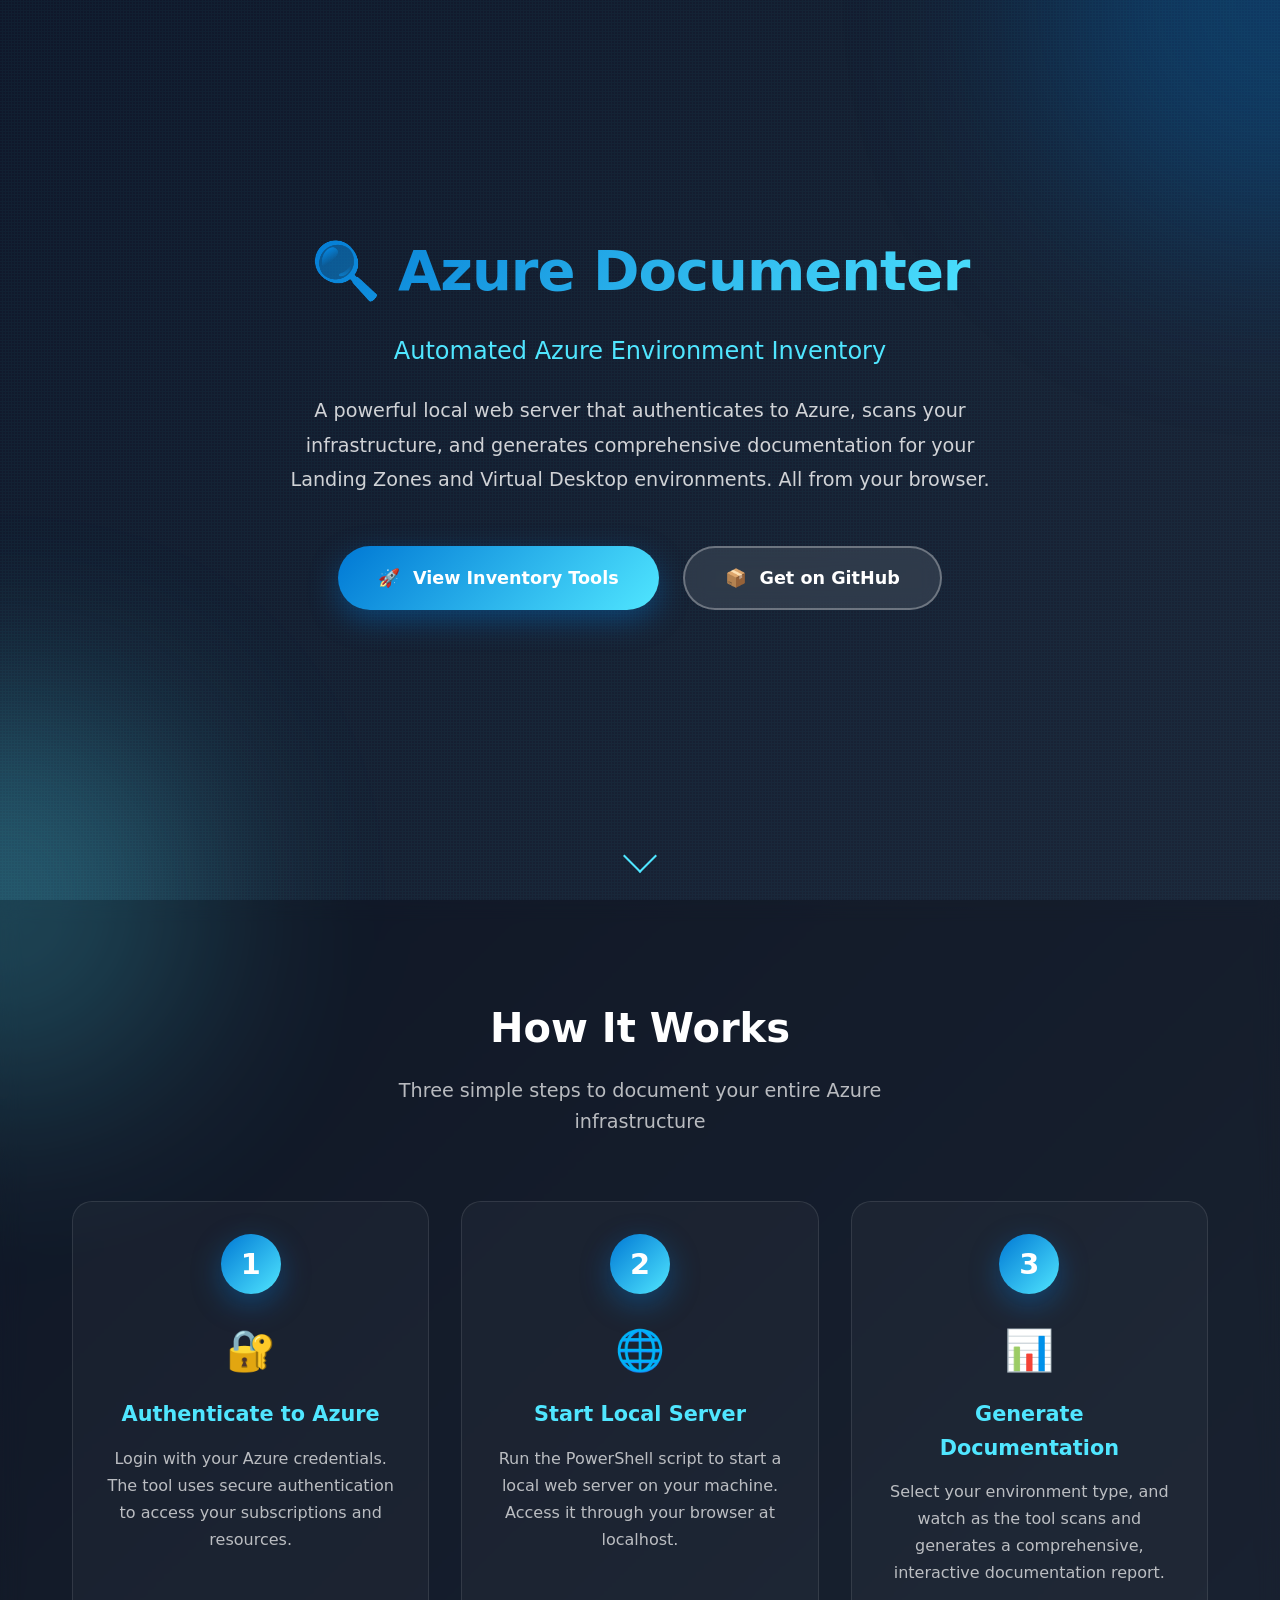
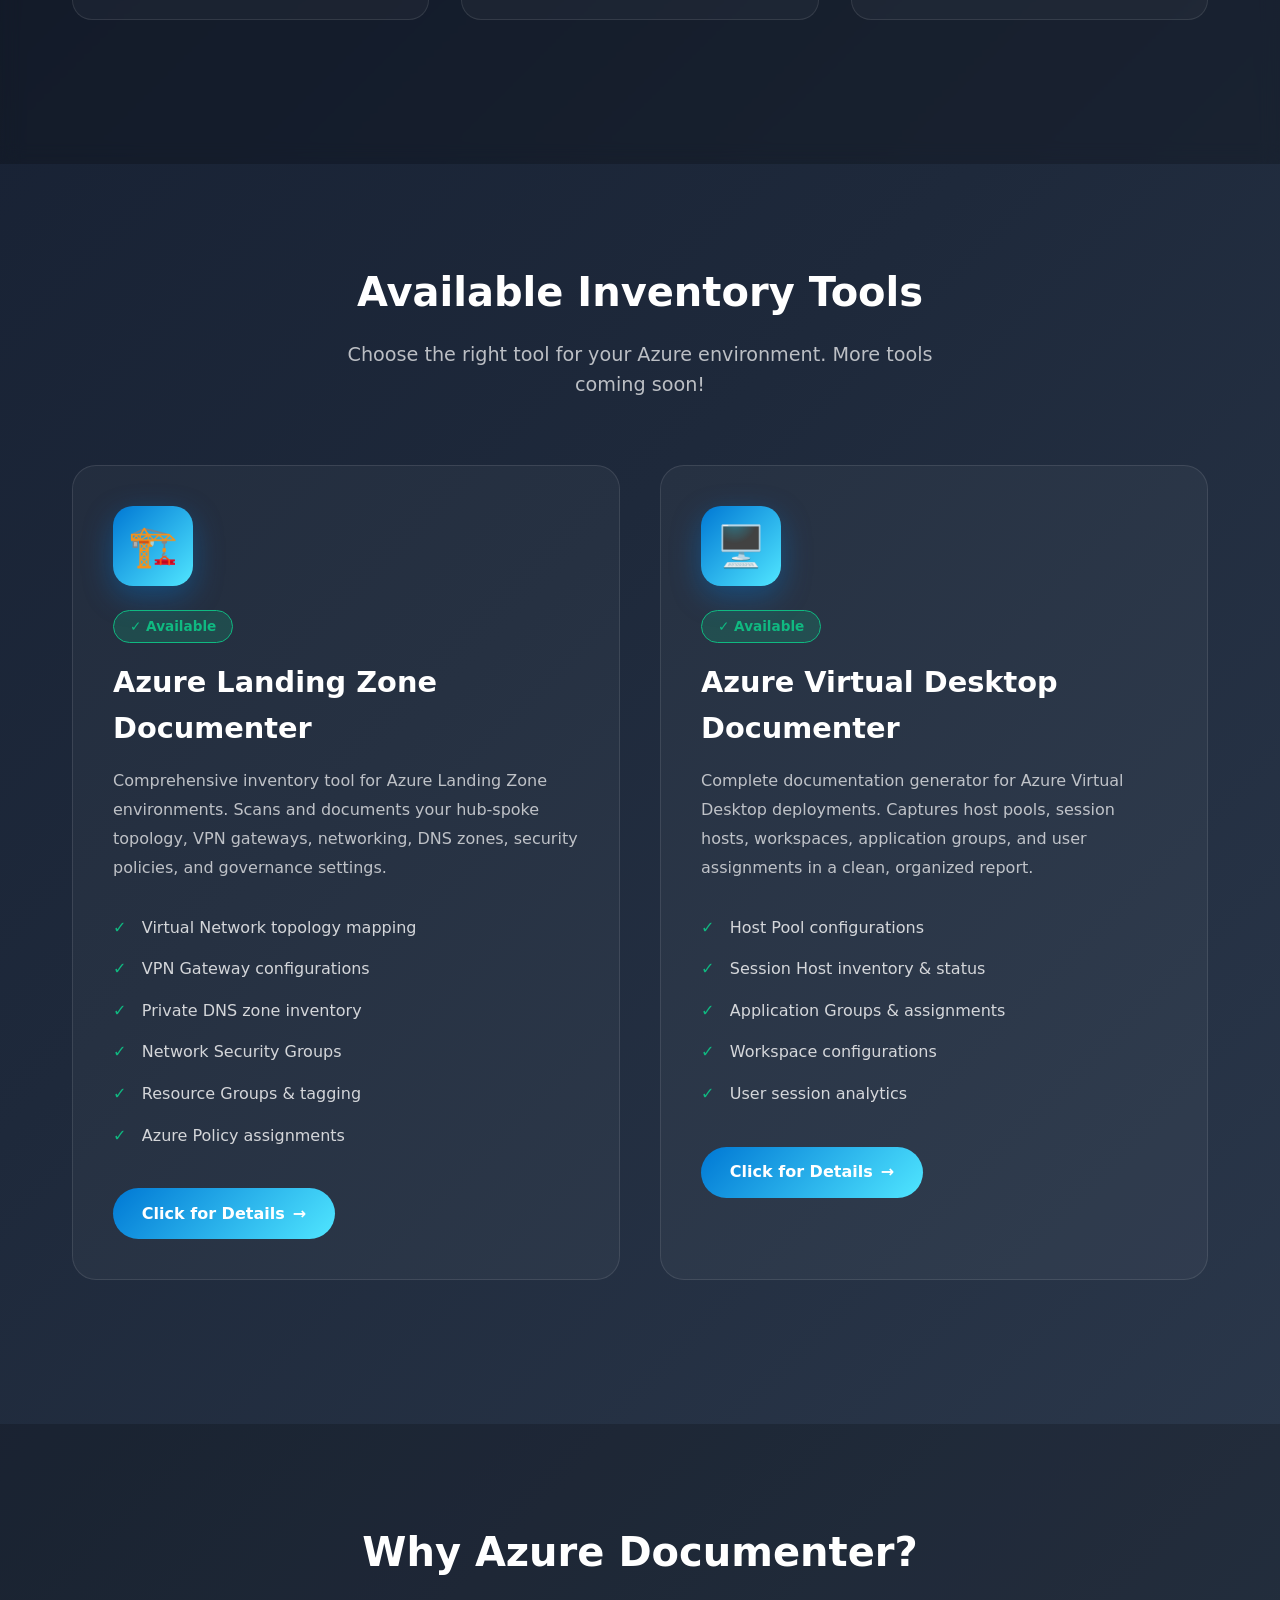
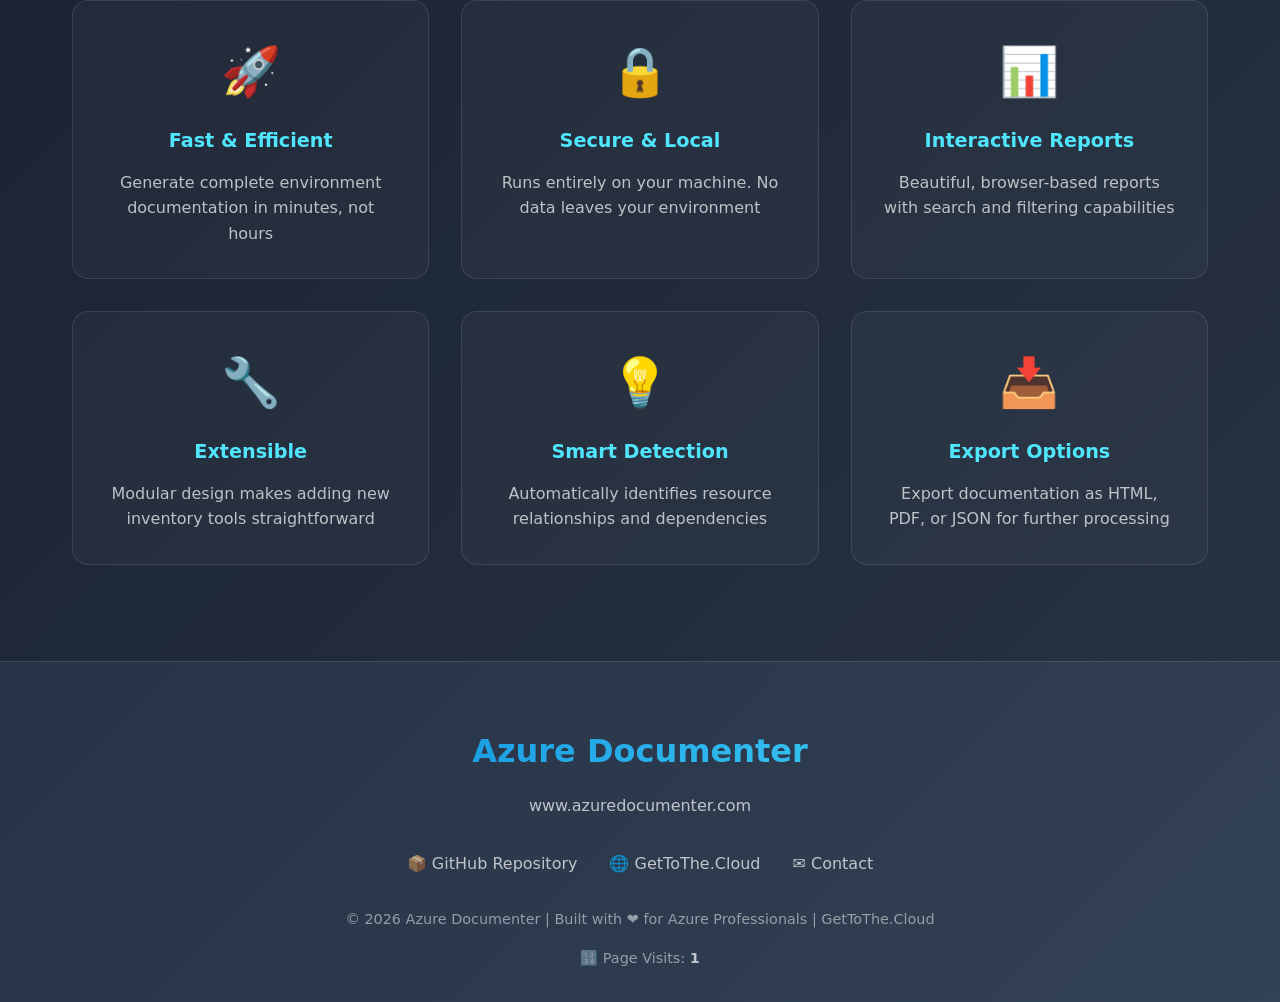
==== index.html @ 61405692 "update" ====
<!DOCTYPE html>
<html lang="en">
<head>
    <meta charset="UTF-8">
    <meta name="viewport" content="width=device-width, initial-scale=1.0">
    
    <!-- Primary Meta Tags -->
    <title>Azure Documenter - Automated Azure Environment Inventory & Documentation Tool</title>
    <meta name="title" content="Azure Documenter - Automated Azure Environment Inventory & Documentation Tool">
    <meta name="description" content="Powerful local web server that automates Azure infrastructure documentation. Generate comprehensive reports for Azure Landing Zones, Virtual Desktop (AVD), and cloud environments in minutes. Free, secure, and extensible.">
    <meta name="keywords" content="Azure Documenter, Azure documentation, Azure inventory tool, Azure Landing Zone documentation, Azure Virtual Desktop documentation, AVD inventory, Azure infrastructure audit, cloud documentation, Azure reporting tool, Azure environment scan, Azure compliance reporting, Azure PowerShell tools, infrastructure as code documentation">
    <meta name="author" content="GetToThe.Cloud">
    <meta name="robots" content="index, follow">
    <link rel="canonical" href="https://www.azuredocumenter.com/">
    
    <!-- Open Graph / Facebook -->
    <meta property="og:type" content="website">
    <meta property="og:url" content="https://www.azuredocumenter.com/">
    <meta property="og:title" content="Azure Documenter - Automated Azure Environment Inventory">
    <meta property="og:description" content="Generate comprehensive Azure infrastructure documentation in minutes. Free tool for documenting Landing Zones, AVD, and cloud environments with interactive reports.">
    <meta property="og:image" content="https://www.azuredocumenter.com/images/og-image.png">
    <meta property="og:site_name" content="Azure Documenter">
    <meta property="og:locale" content="en_US">
    
    <!-- Twitter Card -->
    <meta name="twitter:card" content="summary_large_image">
    <meta name="twitter:url" content="https://www.azuredocumenter.com/">
    <meta name="twitter:title" content="Azure Documenter - Automated Azure Environment Inventory">
    <meta name="twitter:description" content="Generate comprehensive Azure infrastructure documentation in minutes. Free tool for documenting Landing Zones, AVD, and cloud environments.">
    <meta name="twitter:image" content="https://www.azuredocumenter.com/images/twitter-card.png">
    <meta name="twitter:creator" content="@GetToTheCloud">
    
    <!-- Additional SEO Tags -->
    <meta name="theme-color" content="#0078D4">
    <meta name="msapplication-TileColor" content="#0078D4">
    <meta name="application-name" content="Azure Documenter">
    
    <!-- Structured Data (JSON-LD) -->
    <script type="application/ld+json">
    {
      "@context": "https://schema.org",
      "@type": "SoftwareApplication",
      "name": "Azure Documenter",
      "applicationCategory": "DeveloperApplication",
      "operatingSystem": "Windows, macOS, Linux",
      "description": "Automated Azure environment documentation tool that generates comprehensive reports for Azure Landing Zones and Virtual Desktop deployments",
      "url": "https://www.azuredocumenter.com",
      "author": {"@type": "Organization", "name": "GetToThe.Cloud", "url": "https://www.gettothe.cloud"},
      "offers": {"@type": "Offer", "price": "0", "priceCurrency": "USD"},
      "aggregateRating": {"@type": "AggregateRating", "ratingValue": "5", "ratingCount": "1"},
      "featureList": ["Azure Landing Zone documentation", "Azure Virtual Desktop inventory", "Interactive HTML reports", "Multi-subscription support", "Network topology visualization", "Compliance audit reports", "Local secure execution"]
    }
    </script>
    
    <!-- Embedded Stylesheet for Offline Compatibility -->
    <style>
* {
    margin: 0;
    padding: 0;
    box-sizing: border-box;
}

:root {
    --azure-blue: #0078D4;
    --azure-light: #50E6FF;
    --azure-dark: #003168;
    --success-green: #10B981;
    --warning-orange: #F59E0B;
    --gradient-primary: linear-gradient(135deg, #0078D4 0%, #50E6FF 100%);
    --gradient-dark: linear-gradient(135deg, #1e293b 0%, #0f172a 100%);
}

html {
    scroll-behavior: smooth;
}

body {
    font-family: 'Segoe UI', system-ui, -apple-system, sans-serif;
    background: linear-gradient(135deg, #0f172a 0%, #1e293b 50%, #334155 100%);
    color: #fff;
    line-height: 1.6;
    overflow-x: hidden;
}

/* Animated Background */
.bg-pattern {
    position: fixed;
    top: 0;
    left: 0;
    width: 100%;
    height: 100%;
    opacity: 0.03;
    background-image: 
        repeating-linear-gradient(0deg, transparent, transparent 2px, #50E6FF 2px, #50E6FF 3px),
        repeating-linear-gradient(90deg, transparent, transparent 2px, #50E6FF 2px, #50E6FF 3px);
    background-size: 100px 100px;
    animation: patternMove 30s linear infinite;
    z-index: 0;
    pointer-events: none;
}

@keyframes patternMove {
    0% { transform: translate(0, 0); }
    100% { transform: translate(100px, 100px); }
}

/* Floating gradient orbs */
.gradient-orb {
    position: fixed;
    border-radius: 50%;
    filter: blur(100px);
    opacity: 0.3;
    z-index: 0;
    pointer-events: none;
}

.orb-1 {
    width: 500px;
    height: 500px;
    background: var(--azure-blue);
    top: -250px;
    right: -250px;
    animation: float 20s ease-in-out infinite;
}

.orb-2 {
    width: 400px;
    height: 400px;
    background: var(--azure-light);
    bottom: -200px;
    left: -200px;
    animation: float 25s ease-in-out infinite reverse;
}

@keyframes float {
    0%, 100% { transform: translate(0, 0) scale(1); }
    33% { transform: translate(50px, -80px) scale(1.1); }
    66% { transform: translate(-50px, 80px) scale(0.9); }
}

/* Container */
.container {
    max-width: 1200px;
    margin: 0 auto;
    padding: 0 2rem;
    position: relative;
    z-index: 1;
}

/* Header/Hero Section */
.hero {
    min-height: 100vh;
    display: flex;
    flex-direction: column;
    justify-content: center;
    align-items: center;
    text-align: center;
    padding: 2rem 0;
}

.logo {
    font-size: 3.5rem;
    font-weight: 800;
    margin-bottom: 1rem;
    background: var(--gradient-primary);
    -webkit-background-clip: text;
    -webkit-text-fill-color: transparent;
    background-clip: text;
    letter-spacing: -1px;
}

.tagline {
    font-size: 1.5rem;
    color: var(--azure-light);
    margin-bottom: 1.5rem;
    font-weight: 300;
}

.hero-description {
    font-size: 1.2rem;
    color: rgba(255,255,255,0.8);
    max-width: 700px;
    margin: 0 auto 3rem;
    line-height: 1.8;
}

.cta-buttons {
    display: flex;
    gap: 1.5rem;
    flex-wrap: wrap;
    justify-content: center;
    margin-bottom: 4rem;
}

.btn {
    padding: 1rem 2.5rem;
    font-size: 1.1rem;
    font-weight: 600;
    text-decoration: none;
    border-radius: 50px;
    transition: all 0.3s ease;
    display: inline-flex;
    align-items: center;
    gap: 0.8rem;
    cursor: pointer;
    border: none;
}

.btn-primary {
    background: var(--gradient-primary);
    color: white;
    box-shadow: 0 10px 30px rgba(0, 120, 212, 0.4);
}

.btn-primary:hover {
    transform: translateY(-3px);
    box-shadow: 0 15px 40px rgba(0, 120, 212, 0.6);
}

.btn-secondary {
    background: rgba(255,255,255,0.1);
    color: white;
    border: 2px solid rgba(255,255,255,0.3);
    backdrop-filter: blur(10px);
}

.btn-secondary:hover {
    background: rgba(255,255,255,0.15);
    border-color: var(--azure-light);
    transform: translateY(-3px);
}

/* How It Works Section */
.how-it-works {
    padding: 6rem 0;
    background: rgba(0,0,0,0.2);
    backdrop-filter: blur(10px);
}

.section-title {
    font-size: 2.5rem;
    text-align: center;
    margin-bottom: 1rem;
    font-weight: 700;
}

.section-subtitle {
    text-align: center;
    font-size: 1.2rem;
    color: rgba(255,255,255,0.7);
    margin-bottom: 4rem;
    max-width: 600px;
    margin-left: auto;
    margin-right: auto;
}

.steps {
    display: grid;
    grid-template-columns: repeat(auto-fit, minmax(250px, 1fr));
    gap: 2rem;
    margin-bottom: 3rem;
}

.step {
    text-align: center;
    padding: 2rem;
    background: rgba(255,255,255,0.03);
    border: 1px solid rgba(255,255,255,0.1);
    border-radius: 20px;
    transition: all 0.3s ease;
    position: relative;
}

.step:hover {
    transform: translateY(-5px);
    background: rgba(255,255,255,0.06);
    border-color: var(--azure-light);
}

.step-number {
    width: 60px;
    height: 60px;
    margin: 0 auto 1.5rem;
    background: var(--gradient-primary);
    border-radius: 50%;
    display: flex;
    align-items: center;
    justify-content: center;
    font-size: 1.8rem;
    font-weight: 700;
    box-shadow: 0 10px 30px rgba(0, 120, 212, 0.4);
}

.step-icon {
    font-size: 2.5rem;
    margin-bottom: 1rem;
}

.step-title {
    font-size: 1.3rem;
    margin-bottom: 0.8rem;
    color: var(--azure-light);
}

.step-description {
    color: rgba(255,255,255,0.7);
    line-height: 1.7;
}

/* Inventory Tools Section */
.inventory-tools {
    padding: 6rem 0;
}

.tools-grid {
    display: grid;
    grid-template-columns: repeat(auto-fit, minmax(350px, 1fr));
    gap: 2.5rem;
    margin-bottom: 3rem;
}

.tool-card {
    background: rgba(255,255,255,0.04);
    border: 1px solid rgba(255,255,255,0.1);
    border-radius: 24px;
    padding: 2.5rem;
    transition: all 0.4s cubic-bezier(0.4, 0, 0.2, 1);
    position: relative;
    overflow: hidden;
    cursor: pointer;
}

.tool-card::before {
    content: '';
    position: absolute;
    top: 0;
    left: 0;
    right: 0;
    height: 4px;
    background: var(--gradient-primary);
    transform: scaleX(0);
    transition: transform 0.4s ease;
}

.tool-card:hover {
    transform: translateY(-10px);
    background: rgba(255,255,255,0.08);
    border-color: var(--azure-light);
    box-shadow: 0 20px 60px rgba(0,120,212,0.3);
}

.tool-card:hover::before {
    transform: scaleX(1);
}

.tool-icon {
    width: 80px;
    height: 80px;
    background: var(--gradient-primary);
    border-radius: 20px;
    display: flex;
    align-items: center;
    justify-content: center;
    font-size: 2.5rem;
    margin-bottom: 1.5rem;
    box-shadow: 0 10px 30px rgba(0,120,212,0.4);
}

.tool-status {
    display: inline-block;
    padding: 0.3rem 1rem;
    background: rgba(16, 185, 129, 0.2);
    color: var(--success-green);
    border: 1px solid var(--success-green);
    border-radius: 20px;
    font-size: 0.85rem;
    font-weight: 600;
    margin-bottom: 1rem;
}

.tool-status.coming-soon {
    background: rgba(245, 158, 11, 0.2);
    color: var(--warning-orange);
    border-color: var(--warning-orange);
}

.tool-title {
    font-size: 1.8rem;
    margin-bottom: 1rem;
    font-weight: 700;
}

.tool-description {
    color: rgba(255,255,255,0.7);
    line-height: 1.8;
    margin-bottom: 1.5rem;
}

.tool-features {
    list-style: none;
    margin-bottom: 2rem;
}

.tool-features li {
    padding: 0.5rem 0;
    padding-left: 1.8rem;
    position: relative;
    color: rgba(255,255,255,0.8);
}

.tool-features li::before {
    content: '✓';
    position: absolute;
    left: 0;
    color: var(--success-green);
    font-weight: bold;
}

.tool-link {
    display: inline-flex;
    align-items: center;
    gap: 0.5rem;
    padding: 0.8rem 1.8rem;
    background: var(--gradient-primary);
    color: white;
    text-decoration: none;
    border-radius: 50px;
    font-weight: 600;
    transition: all 0.3s ease;
}

.tool-link:hover {
    transform: scale(1.05);
    box-shadow: 0 10px 30px rgba(0,120,212,0.5);
}

.tool-link::after {
    content: '→';
    transition: margin-left 0.3s ease;
}

.tool-link:hover::after {
    margin-left: 0.5rem;
}

/* Modal/Popup Styles */
.modal-overlay {
    display: none;
    position: fixed;
    top: 0;
    left: 0;
    width: 100%;
    height: 100%;
    background: rgba(0, 0, 0, 0.85);
    backdrop-filter: blur(10px);
    z-index: 9998;
    animation: fadeIn 0.3s ease;
}

.modal-overlay.active {
    display: flex;
    justify-content: center;
    align-items: center;
    padding: 2rem;
}

@keyframes fadeIn {
    from { opacity: 0; }
    to { opacity: 1; }
}

.modal {
    background: linear-gradient(135deg, #1e293b 0%, #0f172a 100%);
    border: 2px solid rgba(80, 230, 255, 0.3);
    border-radius: 24px;
    max-width: 700px;
    width: 100%;
    max-height: 90vh;
    overflow-y: auto;
    position: relative;
    box-shadow: 0 30px 80px rgba(0, 0, 0, 0.7);
    animation: slideUp 0.4s ease;
    z-index: 9999;
}

@keyframes slideUp {
    from { 
        opacity: 0;
        transform: translateY(50px) scale(0.95);
    }
    to { 
        opacity: 1;
        transform: translateY(0) scale(1);
    }
}

.modal-header {
    padding: 2.5rem 2.5rem 1.5rem;
    border-bottom: 1px solid rgba(255, 255, 255, 0.1);
    position: relative;
}

.modal-close {
    position: absolute;
    top: 1.5rem;
    right: 1.5rem;
    width: 40px;
    height: 40px;
    background: rgba(255, 255, 255, 0.1);
    border: 1px solid rgba(255, 255, 255, 0.2);
    border-radius: 50%;
    display: flex;
    align-items: center;
    justify-content: center;
    cursor: pointer;
    transition: all 0.3s ease;
    font-size: 1.5rem;
    color: rgba(255, 255, 255, 0.7);
}

.modal-close:hover {
    background: rgba(255, 59, 48, 0.2);
    border-color: rgba(255, 59, 48, 0.5);
    color: #ff3b30;
    transform: rotate(90deg);
}

.modal-icon {
    width: 80px;
    height: 80px;
    background: var(--gradient-primary);
    border-radius: 20px;
    display: flex;
    align-items: center;
    justify-content: center;
    font-size: 2.5rem;
    margin-bottom: 1.5rem;
    box-shadow: 0 10px 30px rgba(0, 120, 212, 0.4);
}

.modal-title {
    font-size: 2rem;
    font-weight: 700;
    margin-bottom: 0.5rem;
    color: #fff;
}

.modal-status {
    display: inline-block;
    padding: 0.4rem 1.2rem;
    background: rgba(16, 185, 129, 0.2);
    color: var(--success-green);
    border: 1px solid var(--success-green);
    border-radius: 20px;
    font-size: 0.85rem;
    font-weight: 600;
}

.modal-body {
    padding: 2rem 2.5rem;
}

.modal-description {
    color: rgba(255, 255, 255, 0.85);
    line-height: 1.8;
    margin-bottom: 2rem;
    font-size: 1.1rem;
}

.modal-section-title {
    font-size: 1.3rem;
    font-weight: 600;
    color: var(--azure-light);
    margin-bottom: 1rem;
    margin-top: 2rem;
}

.modal-section-title:first-child {
    margin-top: 0;
}

.modal-features {
    list-style: none;
    margin-bottom: 2rem;
}

.modal-features li {
    padding: 0.8rem 0;
    padding-left: 2rem;
    position: relative;
    color: rgba(255, 255, 255, 0.8);
    line-height: 1.6;
}

.modal-features li::before {
    content: '✓';
    position: absolute;
    left: 0;
    color: var(--success-green);
    font-weight: bold;
    font-size: 1.3rem;
}

.modal-tech-stack {
    display: flex;
    flex-wrap: wrap;
    gap: 0.8rem;
    margin-bottom: 2rem;
}

.modal-tech-badge {
    padding: 0.5rem 1.2rem;
    background: rgba(0, 120, 212, 0.2);
    border: 1px solid rgba(0, 120, 212, 0.5);
    border-radius: 20px;
    font-size: 0.9rem;
    font-weight: 600;
    color: var(--azure-light);
}

.modal-footer {
    padding: 1.5rem 2.5rem 2.5rem;
    display: flex;
    gap: 1rem;
    flex-wrap: wrap;
}

.modal-btn {
    flex: 1;
    min-width: 200px;
    padding: 1rem 2rem;
    font-size: 1.05rem;
    font-weight: 600;
    text-decoration: none;
    border-radius: 50px;
    display: inline-flex;
    align-items: center;
    justify-content: center;
    gap: 0.8rem;
    transition: all 0.3s ease;
    cursor: pointer;
    border: none;
}

.modal-btn-primary {
    background: var(--gradient-primary);
    color: white;
    box-shadow: 0 10px 30px rgba(0, 120, 212, 0.4);
}

.modal-btn-primary:hover {
    transform: translateY(-2px);
    box-shadow: 0 15px 40px rgba(0, 120, 212, 0.6);
}

.modal-btn-secondary {
    background: rgba(255, 255, 255, 0.1);
    color: white;
    border: 2px solid rgba(255, 255, 255, 0.3);
}

.modal-btn-secondary:hover {
    background: rgba(255, 255, 255, 0.15);
    border-color: var(--azure-light);
    transform: translateY(-2px);
}

.modal-highlight {
    background: rgba(80, 230, 255, 0.1);
    border-left: 3px solid var(--azure-light);
    padding: 1.2rem;
    border-radius: 8px;
    margin: 1.5rem 0;
}

.modal-highlight p {
    color: rgba(255, 255, 255, 0.9);
    line-height: 1.7;
    margin: 0;
}

/* Add Tool Card - Different Style */
.add-tool-card {
    background: rgba(255,255,255,0.02);
    border: 2px dashed rgba(255,255,255,0.3);
    border-radius: 24px;
    padding: 3rem 2.5rem;
    display: flex;
    flex-direction: column;
    align-items: center;
    justify-content: center;
    text-align: center;
    transition: all 0.3s ease;
    min-height: 400px;
}

.add-tool-card:hover {
    border-color: var(--azure-light);
    background: rgba(255,255,255,0.04);
}

.add-icon {
    font-size: 4rem;
    color: var(--azure-light);
    margin-bottom: 1.5rem;
    opacity: 0.5;
}

.add-tool-title {
    font-size: 1.5rem;
    margin-bottom: 1rem;
    color: rgba(255,255,255,0.9);
}

.add-tool-description {
    color: rgba(255,255,255,0.6);
    line-height: 1.6;
}

/* Features Section */
.features {
    padding: 6rem 0;
    background: rgba(0,0,0,0.2);
}

.features-grid {
    display: grid;
    grid-template-columns: repeat(auto-fit, minmax(280px, 1fr));
    gap: 2rem;
}

.feature-box {
    padding: 2rem;
    background: rgba(255,255,255,0.03);
    border: 1px solid rgba(255,255,255,0.1);
    border-radius: 16px;
    text-align: center;
    transition: all 0.3s ease;
}

.feature-box:hover {
    background: rgba(255,255,255,0.06);
    transform: translateY(-5px);
}

.feature-icon {
    font-size: 3rem;
    margin-bottom: 1rem;
}

.feature-title {
    font-size: 1.2rem;
    margin-bottom: 0.8rem;
    color: var(--azure-light);
}

.feature-text {
    color: rgba(255,255,255,0.7);
    line-height: 1.6;
}

/* Footer */
.footer {
    padding: 4rem 0 2rem;
    text-align: center;
    border-top: 1px solid rgba(255,255,255,0.1);
}

.footer-logo {
    font-size: 2rem;
    font-weight: 700;
    margin-bottom: 1rem;
    background: var(--gradient-primary);
    -webkit-background-clip: text;
    -webkit-text-fill-color: transparent;
    background-clip: text;
}

.footer-links {
    display: flex;
    gap: 2rem;
    justify-content: center;
    margin: 2rem 0;
    flex-wrap: wrap;
}

.footer-link {
    color: rgba(255,255,255,0.7);
    text-decoration: none;
    transition: color 0.3s ease;
    display: flex;
    align-items: center;
    gap: 0.5rem;
}

.footer-link:hover {
    color: var(--azure-light);
}

.footer-copyright {
    color: rgba(255,255,255,0.5);
    font-size: 0.9rem;
    margin-top: 2rem;
}

/* Scroll Indicator */
.scroll-indicator {
    position: absolute;
    bottom: 2rem;
    left: 50%;
    transform: translateX(-50%);
    animation: bounce 2s infinite;
}

@keyframes bounce {
    0%, 20%, 50%, 80%, 100% { transform: translateX(-50%) translateY(0); }
    40% { transform: translateX(-50%) translateY(-15px); }
    60% { transform: translateX(-50%) translateY(-8px); }
}

.scroll-arrow {
    width: 24px;
    height: 24px;
    border-right: 2px solid var(--azure-light);
    border-bottom: 2px solid var(--azure-light);
    transform: rotate(45deg);
}

/* Responsive */
@media (max-width: 768px) {
    .logo { font-size: 2.5rem; }
    .tagline { font-size: 1.2rem; }
    .hero-description { font-size: 1rem; }
    .section-title { font-size: 2rem; }
    .steps { grid-template-columns: 1fr; }
    .tools-grid { grid-template-columns: 1fr; }
    .features-grid { grid-template-columns: 1fr; }
    .cta-buttons { flex-direction: column; }
    .btn { width: 100%; justify-content: center; }
}
    </style>
</head>
<body>
    <!-- Background Effects -->
    <div class="bg-pattern"></div>
    <div class="gradient-orb orb-1"></div>
    <div class="gradient-orb orb-2"></div>

    <!-- Hero Section -->
    <section class="hero" itemscope itemtype="https://schema.org/WebApplication">
        <div class="container">
            <h1 class="logo" itemprop="name">🔍 Azure Documenter</h1>
            <p class="tagline" itemprop="headline">Automated Azure Environment Inventory</p>
            <p class="hero-description" itemprop="description">
                A powerful local web server that authenticates to Azure, scans your infrastructure, 
                and generates comprehensive documentation for your Landing Zones and Virtual Desktop environments. 
                All from your browser.
            </p>
            <div class="cta-buttons">
                <a href="#tools" class="btn btn-primary" aria-label="View available Azure inventory tools">
                    <span>🚀</span> View Inventory Tools
                </a>
                <a href="https://github.com/GetToThe-Cloud/AzureDocumenter" target="_blank" rel="noopener noreferrer" class="btn btn-secondary" aria-label="Get Azure Documenter on GitHub">
                    <span>📦</span> Get on GitHub
                </a>
            </div>
        </div>
        <div class="scroll-indicator">
            <div class="scroll-arrow"></div>
        </div>
    </section>

    <!-- How It Works Section -->
    <section class="how-it-works" aria-labelledby="how-it-works-title">
        <div class="container">
            <h2 id="how-it-works-title" class="section-title">How It Works</h2>
            <p class="section-subtitle">
                Three simple steps to document your entire Azure infrastructure
            </p>
            <div class="steps">
                <div class="step">
                    <div class="step-number">1</div>
                    <div class="step-icon">🔐</div>
                    <h3 class="step-title">Authenticate to Azure</h3>
                    <p class="step-description">
                        Login with your Azure credentials. The tool uses secure authentication 
                        to access your subscriptions and resources.
                    </p>
                </div>
                <div class="step">
                    <div class="step-number">2</div>
                    <div class="step-icon">🌐</div>
                    <h3 class="step-title">Start Local Server</h3>
                    <p class="step-description">
                        Run the PowerShell script to start a local web server on your machine. 
                        Access it through your browser at localhost.
                    </p>
                </div>
                <div class="step">
                    <div class="step-number">3</div>
                    <div class="step-icon">📊</div>
                    <h3 class="step-title">Generate Documentation</h3>
                    <p class="step-description">
                        Select your environment type, and watch as the tool scans and generates 
                        a comprehensive, interactive documentation report.
                    </p>
                </div>
            </div>
        </div>
    </section>

    <!-- Inventory Tools Section -->
    <section class="inventory-tools" id="tools" aria-labelledby="tools-title">
        <div class="container">
            <h2 id="tools-title" class="section-title">Available Inventory Tools</h2>
            <p class="section-subtitle">
                Choose the right tool for your Azure environment. More tools coming soon!
            </p>
            <div class="tools-grid">
                
                <!-- Azure Landing Zone Tool -->
                <div class="tool-card" data-modal="landing-zone-modal">
                    <div class="tool-icon">🏗️</div>
                    <span class="tool-status">✓ Available</span>
                    <h3 class="tool-title">Azure Landing Zone Documenter</h3>
                    <p class="tool-description">
                        Comprehensive inventory tool for Azure Landing Zone environments. 
                        Scans and documents your hub-spoke topology, VPN gateways, networking, 
                        DNS zones, security policies, and governance settings.
                    </p>
                    <ul class="tool-features">
                        <li>Virtual Network topology mapping</li>
                        <li>VPN Gateway configurations</li>
                        <li>Private DNS zone inventory</li>
                        <li>Network Security Groups</li>
                        <li>Resource Groups & tagging</li>
                        <li>Azure Policy assignments</li>
                    </ul>
                    <div class="tool-link" onclick="event.stopPropagation(); openModal('landing-zone-modal')">
                        Click for Details
                    </div>
                </div>

                <!-- Azure Virtual Desktop Tool -->
                <div class="tool-card" data-modal="avd-modal">
                    <div class="tool-icon">🖥️</div>
                    <span class="tool-status">✓ Available</span>
                    <h3 class="tool-title">Azure Virtual Desktop Documenter</h3>
                    <p class="tool-description">
                        Complete documentation generator for Azure Virtual Desktop deployments. 
                        Captures host pools, session hosts, workspaces, application groups, 
                        and user assignments in a clean, organized report.
                    </p>
                    <ul class="tool-features">
                        <li>Host Pool configurations</li>
                        <li>Session Host inventory & status</li>
                        <li>Application Groups & assignments</li>
                        <li>Workspace configurations</li>
                        <li>User session analytics</li>
                    </ul>
                    <div class="tool-link" onclick="event.stopPropagation(); openModal('avd-modal')">
                        Click for Details
                    </div>
                </div>

                <!-- Add More Tools Card
                <div class="add-tool-card">
                    <div class="add-icon">➕</div>
                    <h3 class="add-tool-title">Add Your Own Tool</h3>
                    <p class="add-tool-description">
                        The modular architecture makes it easy to add new inventory tools. 
                        Create a new module, register it with the web server, and start documenting 
                        additional Azure services like Azure Kubernetes Service, Azure SQL, or Storage Accounts.
                    </p>
                </div> -->

            </div>
        </div>
    </section>

    <!-- Features Section -->
    <section class="features" aria-labelledby="features-title">
        <div class="container">
            <h2 id="features-title" class="section-title">Why Azure Documenter?</h2>
            <div class="features-grid">
                <div class="feature-box">
                    <div class="feature-icon">🚀</div>
                    <h3 class="feature-title">Fast & Efficient</h3>
                    <p class="feature-text">
                        Generate complete environment documentation in minutes, not hours
                    </p>
                </div>
                <div class="feature-box">
                    <div class="feature-icon">🔒</div>
                    <h3 class="feature-title">Secure & Local</h3>
                    <p class="feature-text">
                        Runs entirely on your machine. No data leaves your environment
                    </p>
                </div>
                <div class="feature-box">
                    <div class="feature-icon">📊</div>
                    <h3 class="feature-title">Interactive Reports</h3>
                    <p class="feature-text">
                        Beautiful, browser-based reports with search and filtering capabilities
                    </p>
                </div>
                <div class="feature-box">
                    <div class="feature-icon">🔧</div>
                    <h3 class="feature-title">Extensible</h3>
                    <p class="feature-text">
                        Modular design makes adding new inventory tools straightforward
                    </p>
                </div>
                <div class="feature-box">
                    <div class="feature-icon">💡</div>
                    <h3 class="feature-title">Smart Detection</h3>
                    <p class="feature-text">
                        Automatically identifies resource relationships and dependencies
                    </p>
                </div>
                <div class="feature-box">
                    <div class="feature-icon">📥</div>
                    <h3 class="feature-title">Export Options</h3>
                    <p class="feature-text">
                        Export documentation as HTML, PDF, or JSON for further processing
                    </p>
                </div>
            </div>
        </div>
    </section>

    <!-- Footer -->
    <footer class="footer" itemscope itemtype="https://schema.org/Organization">
        <div class="container">
            <div class="footer-logo" itemprop="name">Azure Documenter</div>
            <p style="color: rgba(255,255,255,0.7); margin-bottom: 1.5rem;">
                <span itemprop="url">www.azuredocumenter.com</span>
            </p>
            <div class="footer-links">
                <a href="https://github.com/GetToThe-Cloud/Website" class="footer-link" target="_blank" rel="noopener noreferrer" itemprop="sameAs">
                    📦 GitHub Repository
                </a>
                <a href="https://www.gettothe.cloud" class="footer-link" target="_blank" rel="noopener noreferrer" itemprop="url">
                    🌐 GetToThe.Cloud
                </a>
                <a href="mailto:info@gettothe.cloud" class="footer-link" itemprop="email">
                    ✉️ Contact
                </a>
            </div>
            <p class="footer-copyright">
                © <span itemprop="copyrightYear">2026</span> <span itemprop="copyrightHolder">Azure Documenter</span> | Built with ❤️ for Azure Professionals | 
                <a href="https://www.gettothe.cloud" style="color: rgba(255,255,255,0.5); text-decoration: none;" target="_blank" rel="noopener">GetToThe.Cloud</a>
            </p>
            <p style="color: rgba(255,255,255,0.5); margin-top: 1rem; font-size: 0.9rem;">
                🔢 Page Visits: <span id="visit-counter" style="color: rgba(255,255,255,0.7); font-weight: 600;">0</span>
            </p>
        </div>
    </footer>

    <!-- Modal: Landing Zone Documenter -->
    <div id="landing-zone-modal" class="modal-overlay" data-modal-overlay="true">
        <div class="modal" onclick="event.stopPropagation()">
            <div class="modal-header">
                <div class="modal-close" data-close-modal="landing-zone-modal">×</div>
                <div class="modal-icon">🏗️</div>
                <h2 class="modal-title">Azure Landing Zone Documenter</h2>
                <span class="modal-status">✓ Available Now</span>
            </div>
            <div class="modal-body">
                <p class="modal-description">
                    The Landing Zone Documenter is a powerful PowerShell-based tool that automatically inventories 
                    your entire Azure Landing Zone infrastructure. It connects to your Azure subscription, 
                    scans all resources, and generates a comprehensive HTML report with interactive visualizations.
                </p>

                <div class="modal-highlight">
                    <p><strong>🎯 Perfect for:</strong> Cloud architects, DevOps engineers, and IT auditors who need 
                    to document hub-spoke network topologies, maintain compliance records, or onboard new team members 
                    quickly with comprehensive infrastructure documentation.</p>
                </div>

                <h3 class="modal-section-title">📋 What Gets Documented</h3>
                <ul class="modal-features">
                    <li><strong>Network Architecture:</strong> Virtual networks, subnets, peering connections, and network topology diagrams</li>
                    <li><strong>VPN Infrastructure:</strong> VPN gateways, local network gateways, connections, and IPsec settings</li>
                    <li><strong>DNS Management:</strong> Private DNS zones, zone links, and DNS configurations</li>
                    <li><strong>Security Policies:</strong> Network Security Groups, Application Security Groups, and firewall rules</li>
                    <li><strong>Resource Organization:</strong> Resource groups, tags, naming conventions, and organizational structure</li>
                    <li><strong>Governance:</strong> Azure Policy assignments, RBAC roles, and compliance status</li>
                    <li><strong>Monitoring:</strong> Log Analytics workspaces, diagnostic settings, and monitoring configurations</li>
                </ul>

                <h3 class="modal-section-title">🚀 Key Features</h3>
                <ul class="modal-features">
                    <li>Auto-discovery of all Landing Zone components</li>
                    <li>Interactive HTML reports with search and filtering</li>
                    <li>Network topology visualization</li>
                    <li>Export to PDF</li>
                    <li>Multi-subscription support</li>
                    <li>Compliance and security audit reports</li>
                </ul>

                <h3 class="modal-section-title">🔧 Technology Stack</h3>
                <div class="modal-tech-stack">
                    <span class="modal-tech-badge">PowerShell 7+</span>
                    <span class="modal-tech-badge">Azure PowerShell</span>
                    <span class="modal-tech-badge">HTML5/CSS3</span>
                    <span class="modal-tech-badge">REST API</span>
                </div>
            </div>
            <div class="modal-footer">
                <a href="https://github.com/GetToThe-Cloud/AzureDocumenter/tree/main/azurelandingzone-inventory" 
                   target="_blank" rel="noopener noreferrer" class="modal-btn modal-btn-primary"
                   aria-label="View Azure Landing Zone Documenter on GitHub">
                    📦 View on GitHub
                </a>
                <a href="https://www.gettothe.cloud" 
                   target="_blank" rel="noopener noreferrer" class="modal-btn modal-btn-secondary"
                   aria-label="Read Azure Landing Zone documentation">
                    📖 Documentation
                </a>
            </div>
        </div>
    </div>

    <!-- Modal: AVD Environment Documenter -->
    <div id="avd-modal" class="modal-overlay" data-modal-overlay="true">
        <div class="modal" onclick="event.stopPropagation()">
            <div class="modal-header">
                <div class="modal-close" data-close-modal="avd-modal">×</div>
                <div class="modal-icon">🖥️</div>
                <h2 class="modal-title">AVD Environment Documenter</h2>
                <span class="modal-status">✓ Available Now</span>
            </div>
            <div class="modal-body">
                <p class="modal-description">
                    The AVD Environment Documenter provides complete documentation of your Azure Virtual Desktop 
                    deployment. It analyzes host pools, session hosts, application groups, and user assignments 
                    to create detailed reports with health status, capacity planning insights, and optimization recommendations.
                </p>

                <div class="modal-highlight">
                    <p><strong>🎯 Perfect for:</strong> AVD administrators, support teams, and MSPs who need to track 
                    session host health, monitor capacity, document user assignments, or troubleshoot AVD issues 
                    with comprehensive environment insights.</p>
                </div>

                <h3 class="modal-section-title">📋 What Gets Documented</h3>
                <ul class="modal-features">
                    <li><strong>Host Pools:</strong> Configuration details, load balancing settings, and capacity information</li>
                    <li><strong>Session Hosts:</strong> VM details, status, agent versions, and performance metrics</li>
                    <li><strong>Application Groups:</strong> Desktop and RemoteApp configurations with user assignments</li>
                    <li><strong>Workspaces:</strong> Workspace settings and application group associations</li>
                    <li><strong>User Sessions:</strong> Active sessions, user profiles, and connection history</li>
                    <li><strong>FSLogix Profiles:</strong> Profile storage configurations and capacity usage</li>
                    <li><strong>Networking:</strong> Virtual network integration and connectivity details</li>
                    <li><strong>Installed Applications:</strong> Software inventory across all session hosts</li>
                </ul>

                <h3 class="modal-section-title">🚀 Key Features</h3>
                <ul class="modal-features">
                    <li>Real-time health status monitoring</li>
                    <li>Capacity planning and utilization reports</li>
                    <li>User assignment and licensing overview</li>
                    <li>Session host comparison matrix</li>
                    <li>Performance baseline recommendations</li>
                    <li>Application installation automation scripts</li>
                </ul>

                <h3 class="modal-section-title">🔧 Technology Stack</h3>
                <div class="modal-tech-stack">
                    <span class="modal-tech-badge">PowerShell 7+</span>
                    <span class="modal-tech-badge">Az.DesktopVirtualization</span>
                    <span class="modal-tech-badge">HTML5/JavaScript</span>
                    <span class="modal-tech-badge">Azure REST API</span>
                </div>
            </div>
            <div class="modal-footer">
                <a href="https://github.com/GetToThe-Cloud/AzureDocumenter/tree/main/azurevirtualdesktop-inventory" 
                   target="_blank" rel="noopener noreferrer" class="modal-btn modal-btn-primary"
                   aria-label="View Azure Virtual Desktop Documenter on GitHub">
                    📦 View on GitHub
                </a>
                <a href="https://www.gettothe.cloud" 
                   target="_blank" rel="noopener noreferrer" class="modal-btn modal-btn-secondary"
                   aria-label="Read AVD documentation">
                    📖 Documentation
                </a>
            </div>
        </div>
    </div>

    <script>
        (function() {
            'use strict';
            
            // Cache DOM elements
            const body = document.body;
            const orbs = document.querySelectorAll('.gradient-orb');
            
            // Visit Counter
            const KEY = 'azure-documenter-visits';
            const count = (parseInt(localStorage.getItem(KEY)) || 0) + 1;
            localStorage.setItem(KEY, count);
            const counter = document.getElementById('visit-counter');
            if (counter) counter.textContent = count.toLocaleString();

            // Event delegation for modals and smooth scroll
            document.addEventListener('click', e => {
                const target = e.target;
                
                // Open modal
                const modalTrigger = target.closest('[data-modal]');
                if (modalTrigger) {
                    const modal = document.getElementById(modalTrigger.dataset.modal);
                    if (modal) {
                        modal.classList.add('active');
                        body.style.overflow = 'hidden';
                    }
                    return;
                }
                
                // Close modal (click on overlay or close button)
                const closeBtn = target.closest('[data-close-modal]');
                if (closeBtn || target.hasAttribute('data-modal-overlay')) {
                    const modalId = closeBtn ? closeBtn.dataset.closeModal : target.id;
                    const modal = document.getElementById(modalId) || target;
                    if (modal.classList.contains('active')) {
                        modal.classList.remove('active');
                        body.style.overflow = 'auto';
                    }
                    return;
                }
                
                // Smooth scroll
                const anchor = target.closest('a[href^="#"]');
                if (anchor) {
                    e.preventDefault();
                    const el = document.querySelector(anchor.getAttribute('href'));
                    if (el) el.scrollIntoView({ behavior: 'smooth', block: 'start' });
                }
            });

            // Parallax scroll effect
            let ticking = false;
            window.addEventListener('scroll', () => {
                if (!ticking) {
                    requestAnimationFrame(() => {
                        const scrolled = window.pageYOffset;
                        orbs.forEach((orb, i) => {
                            orb.style.transform = `translateY(${scrolled * (0.1 + i * 0.05)}px)`;
                        });
                        ticking = false;
                    });
                    ticking = true;
                }
            });

            // Intersection Observer for animations
            const observer = new IntersectionObserver(entries => {
                entries.forEach(entry => {
                    if (entry.isIntersecting) {
                        const el = entry.target;
                        el.style.cssText = 'opacity:0;transform:translateY(20px)';
                        setTimeout(() => {
                            el.style.cssText = 'transition:all .6s ease-out;opacity:1;transform:translateY(0)';
                        }, 50);
                        observer.unobserve(el);
                    }
                });
            }, { threshold: 0.1, rootMargin: '0px 0px -50px 0px' });

            document.querySelectorAll('.tool-card, .step, .feature-box, .add-tool-card').forEach(el => observer.observe(el));

            // Close modals on Escape
            document.addEventListener('keydown', e => {
                if (e.key === 'Escape') {
                    document.querySelectorAll('.modal-overlay.active').forEach(m => m.classList.remove('active'));
                    body.style.overflow = 'auto';
                }
            });
        })();
    </script>
</body>
</html>
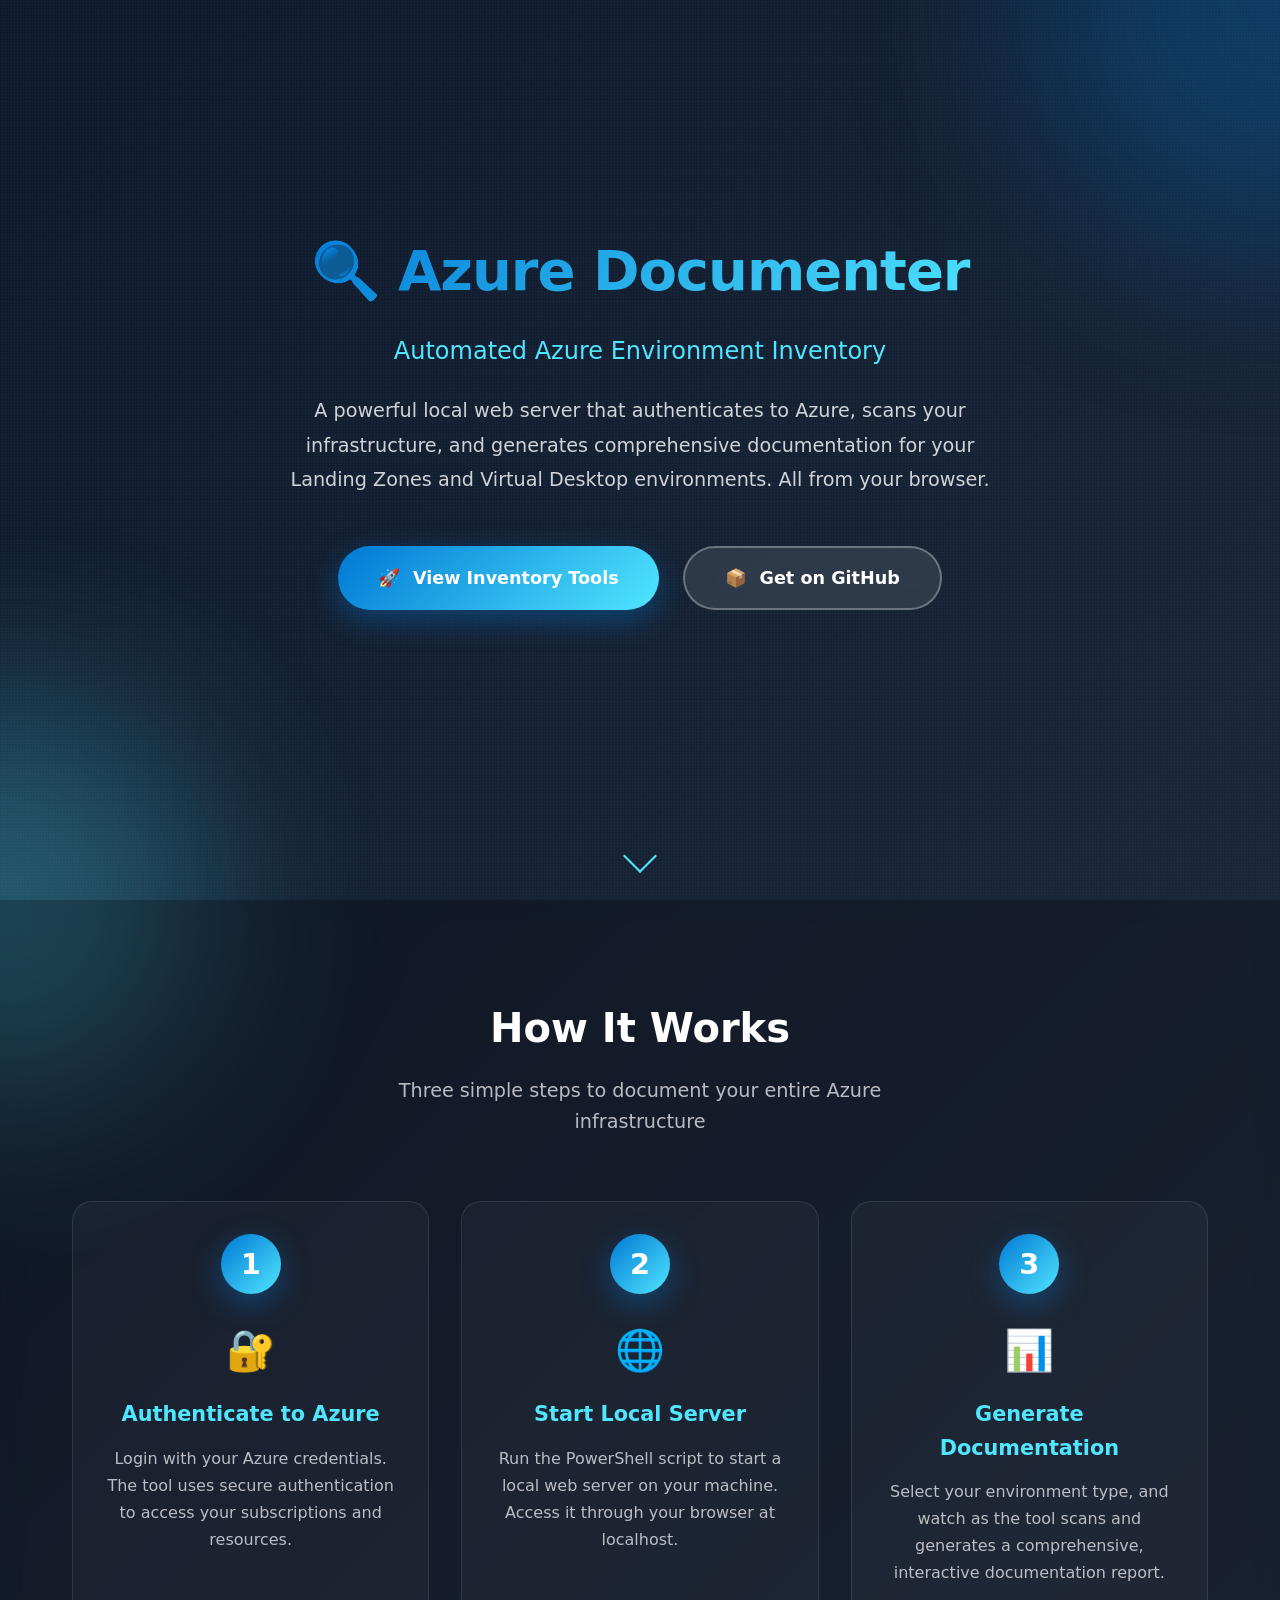
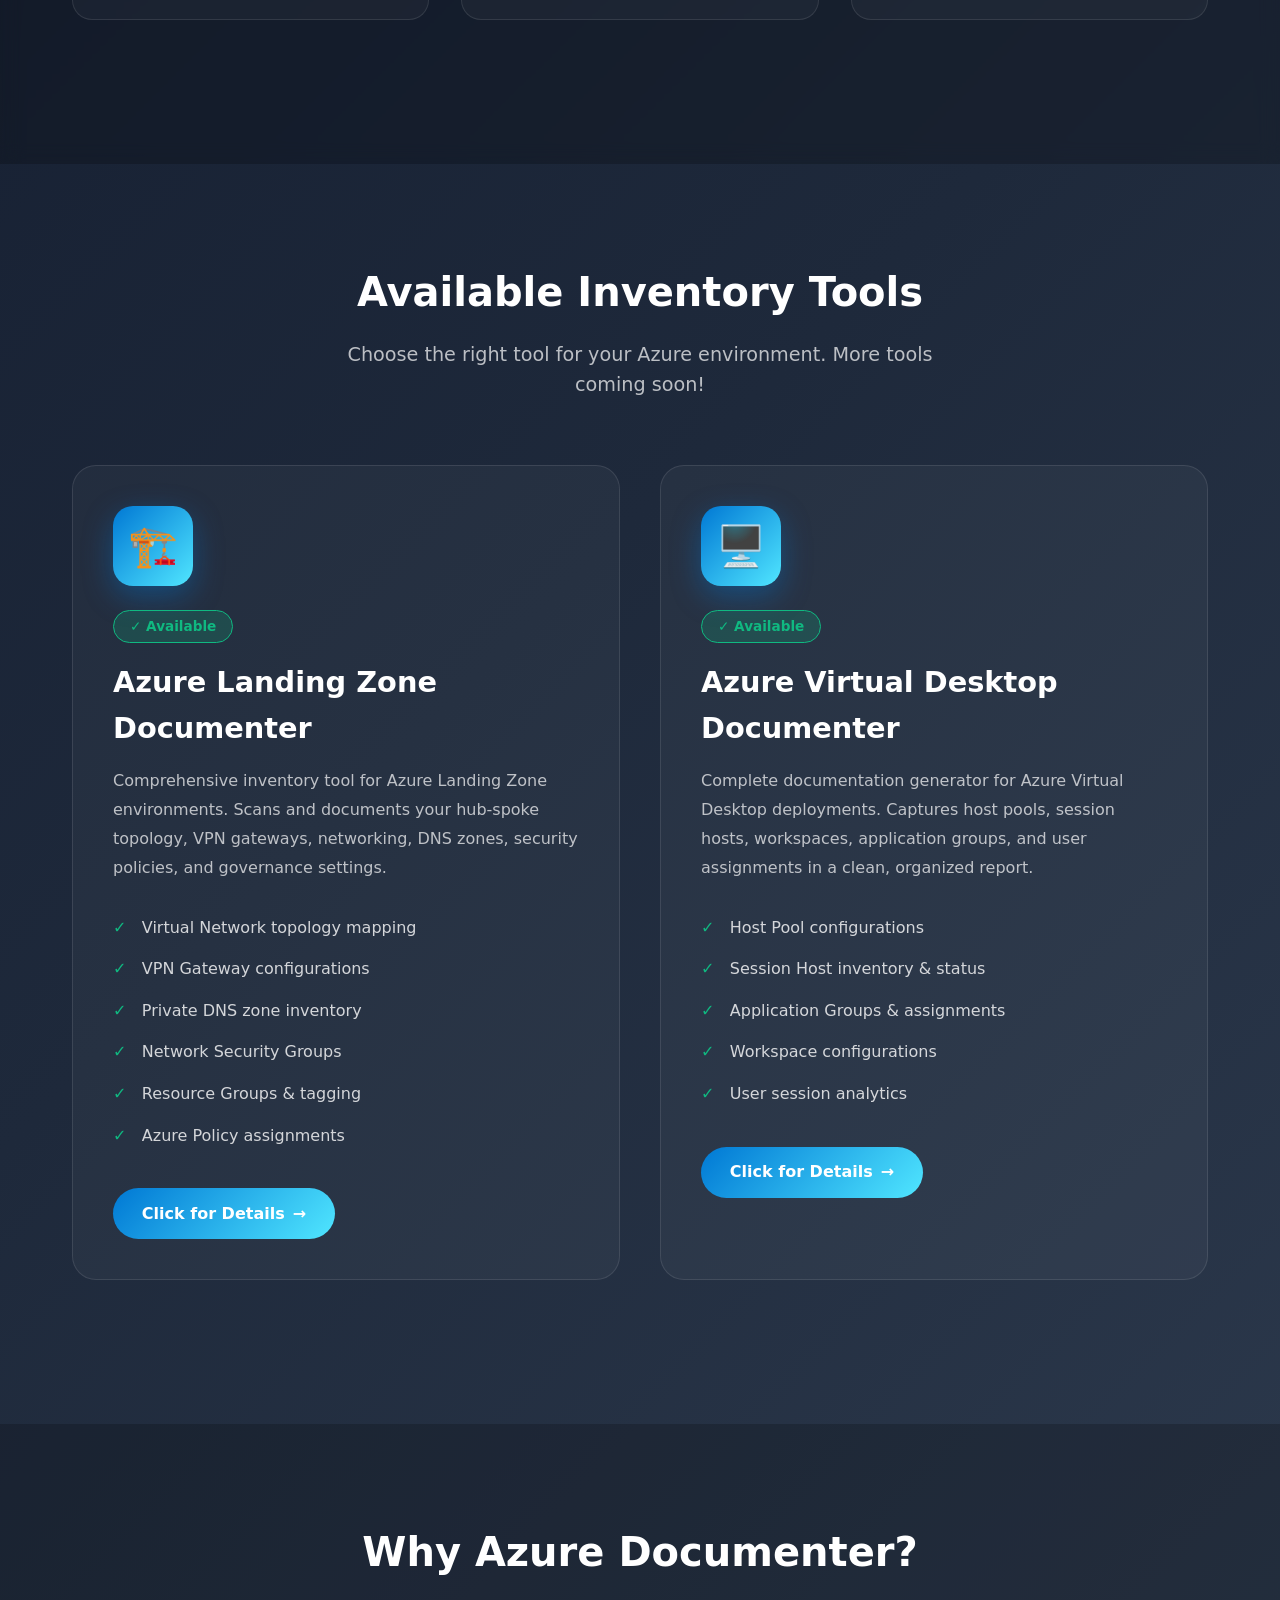
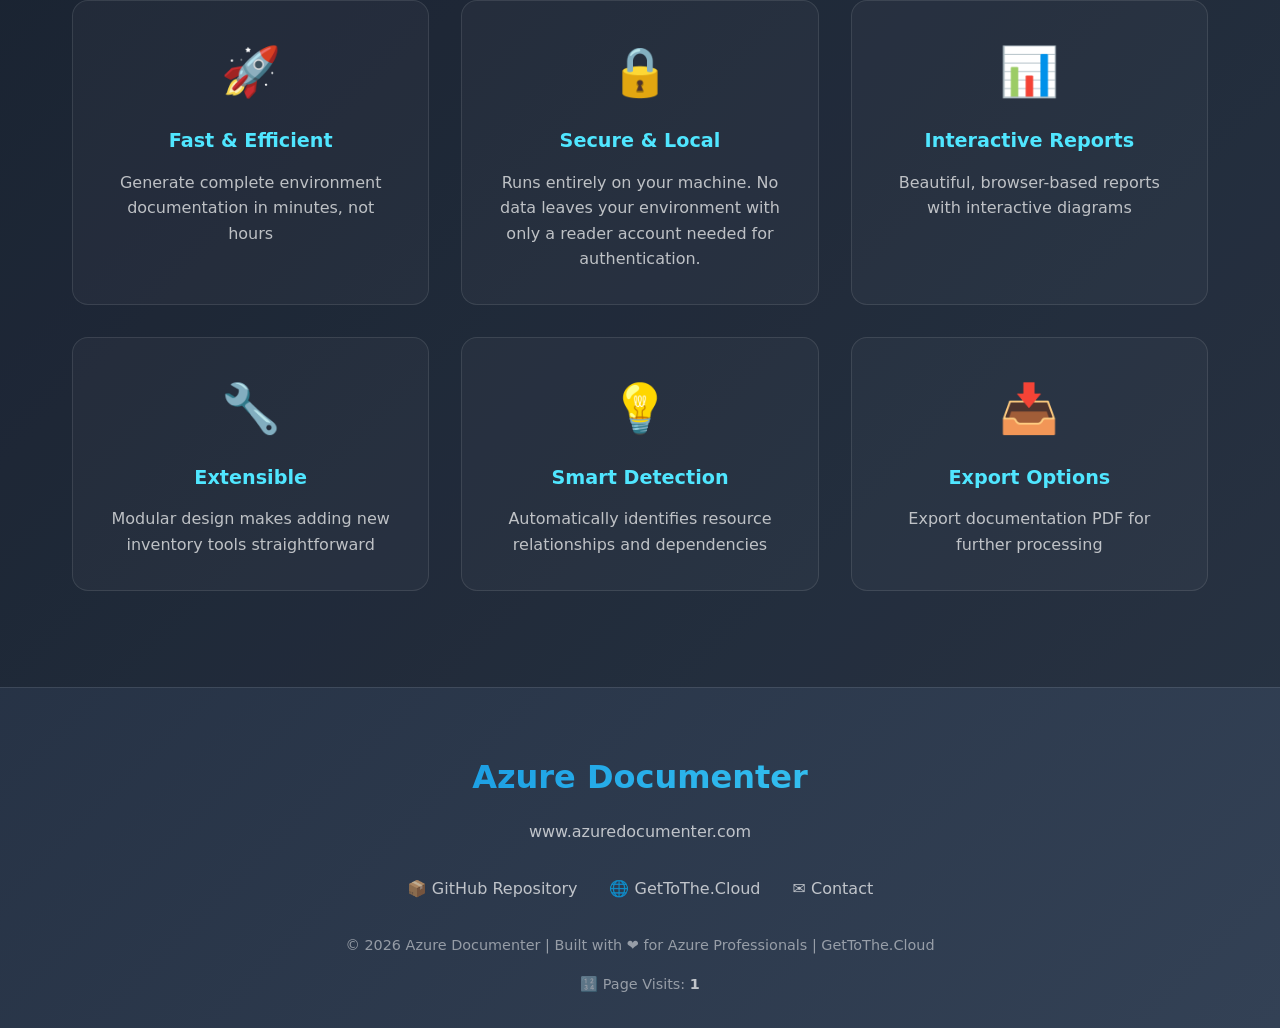
==== commit 405485dd: "update" ====
--- a/index.html
+++ b/index.html
@@ -994,14 +994,14 @@
                     <div class="feature-icon">🔒</div>
                     <h3 class="feature-title">Secure & Local</h3>
                     <p class="feature-text">
-                        Runs entirely on your machine. No data leaves your environment
+                        Runs entirely on your machine. No data leaves your environment with only a reader account needed for authentication.
                     </p>
                 </div>
                 <div class="feature-box">
                     <div class="feature-icon">📊</div>
                     <h3 class="feature-title">Interactive Reports</h3>
                     <p class="feature-text">
-                        Beautiful, browser-based reports with search and filtering capabilities
+                        Beautiful, browser-based reports with interactive diagrams
                     </p>
                 </div>
                 <div class="feature-box">
@@ -1022,7 +1022,7 @@
                     <div class="feature-icon">📥</div>
                     <h3 class="feature-title">Export Options</h3>
                     <p class="feature-text">
-                        Export documentation as HTML, PDF, or JSON for further processing
+                        Export documentation PDF for further processing
                     </p>
                 </div>
             </div>
@@ -1037,7 +1037,7 @@
                 <span itemprop="url">www.azuredocumenter.com</span>
             </p>
             <div class="footer-links">
-                <a href="https://github.com/GetToThe-Cloud/Website" class="footer-link" target="_blank" rel="noopener noreferrer" itemprop="sameAs">
+                <a href="https://github.com/GetToThe-Cloud/AzureDocumenter" class="footer-link" target="_blank" rel="noopener noreferrer" itemprop="sameAs">
                     📦 GitHub Repository
                 </a>
                 <a href="https://www.gettothe.cloud" class="footer-link" target="_blank" rel="noopener noreferrer" itemprop="url">
@@ -1083,18 +1083,19 @@
                 <ul class="modal-features">
                     <li><strong>Network Architecture:</strong> Virtual networks, subnets, peering connections, and network topology diagrams</li>
                     <li><strong>VPN Infrastructure:</strong> VPN gateways, local network gateways, connections, and IPsec settings</li>
-                    <li><strong>DNS Management:</strong> Private DNS zones, zone links, and DNS configurations</li>
+                    <!-- <li><strong>DNS Management:</strong> Private DNS zones, zone links, and DNS configurations</li> -->
                     <li><strong>Security Policies:</strong> Network Security Groups, Application Security Groups, and firewall rules</li>
                     <li><strong>Resource Organization:</strong> Resource groups, tags, naming conventions, and organizational structure</li>
                     <li><strong>Governance:</strong> Azure Policy assignments, RBAC roles, and compliance status</li>
-                    <li><strong>Monitoring:</strong> Log Analytics workspaces, diagnostic settings, and monitoring configurations</li>
+                    <!-- <li><strong>Monitoring:</strong> Log Analytics workspaces, diagnostic settings, and monitoring configurations</li> -->
                 </ul>
 
                 <h3 class="modal-section-title">🚀 Key Features</h3>
                 <ul class="modal-features">
                     <li>Auto-discovery of all Landing Zone components</li>
-                    <li>Interactive HTML reports with search and filtering</li>
+                    <!-- <li>Interactive HTML reports with search and filtering</li> -->
                     <li>Network topology visualization</li>
+                    <li>Score compared to WAF</li>
                     <li>Export to PDF</li>
                     <li>Multi-subscription support</li>
                     <li>Compliance and security audit reports</li>
@@ -1148,23 +1149,22 @@
                 <h3 class="modal-section-title">📋 What Gets Documented</h3>
                 <ul class="modal-features">
                     <li><strong>Host Pools:</strong> Configuration details, load balancing settings, and capacity information</li>
-                    <li><strong>Session Hosts:</strong> VM details, status, agent versions, and performance metrics</li>
+                    <li><strong>Session Hosts:</strong> VM details, status, agent versions, and used source image</li>
                     <li><strong>Application Groups:</strong> Desktop and RemoteApp configurations with user assignments</li>
                     <li><strong>Workspaces:</strong> Workspace settings and application group associations</li>
-                    <li><strong>User Sessions:</strong> Active sessions, user profiles, and connection history</li>
-                    <li><strong>FSLogix Profiles:</strong> Profile storage configurations and capacity usage</li>
+                    <li><strong>User Sessions:</strong> Active sessions, disconnected sessions</li>
                     <li><strong>Networking:</strong> Virtual network integration and connectivity details</li>
-                    <li><strong>Installed Applications:</strong> Software inventory across all session hosts</li>
+                    <li><strong>ImageGallery:</strong> Azure Compute Gallery details and image versions </li>
                 </ul>
 
                 <h3 class="modal-section-title">🚀 Key Features</h3>
                 <ul class="modal-features">
-                    <li>Real-time health status monitoring</li>
-                    <li>Capacity planning and utilization reports</li>
-                    <li>User assignment and licensing overview</li>
-                    <li>Session host comparison matrix</li>
+                    <li>Export to PDF</li>
+                    <li>Connection Diagram</li>
+                    <li>Score compared to CAF</li>
+                    <!-- <li>Session host comparison matrix</li>
                     <li>Performance baseline recommendations</li>
-                    <li>Application installation automation scripts</li>
+                    <li>Application installation automation scripts</li> -->
                 </ul>
 
                 <h3 class="modal-section-title">🔧 Technology Stack</h3>
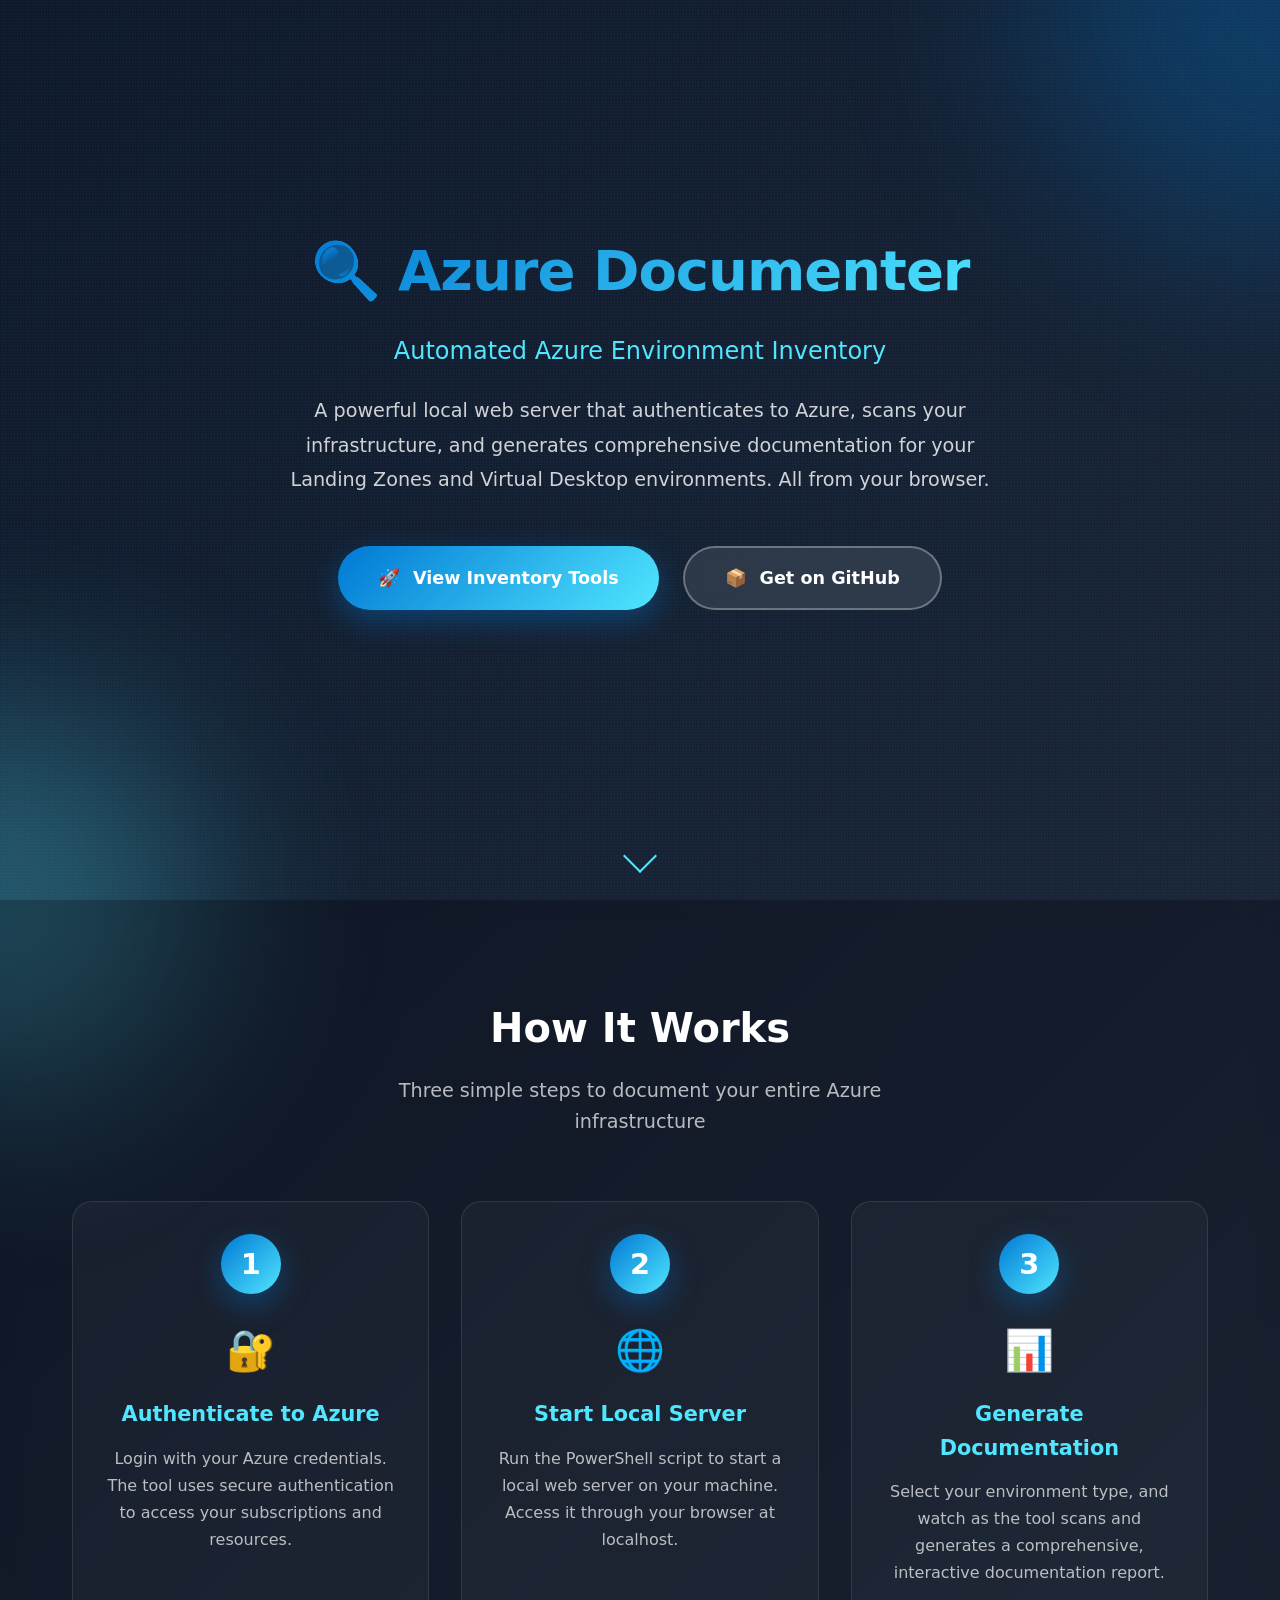
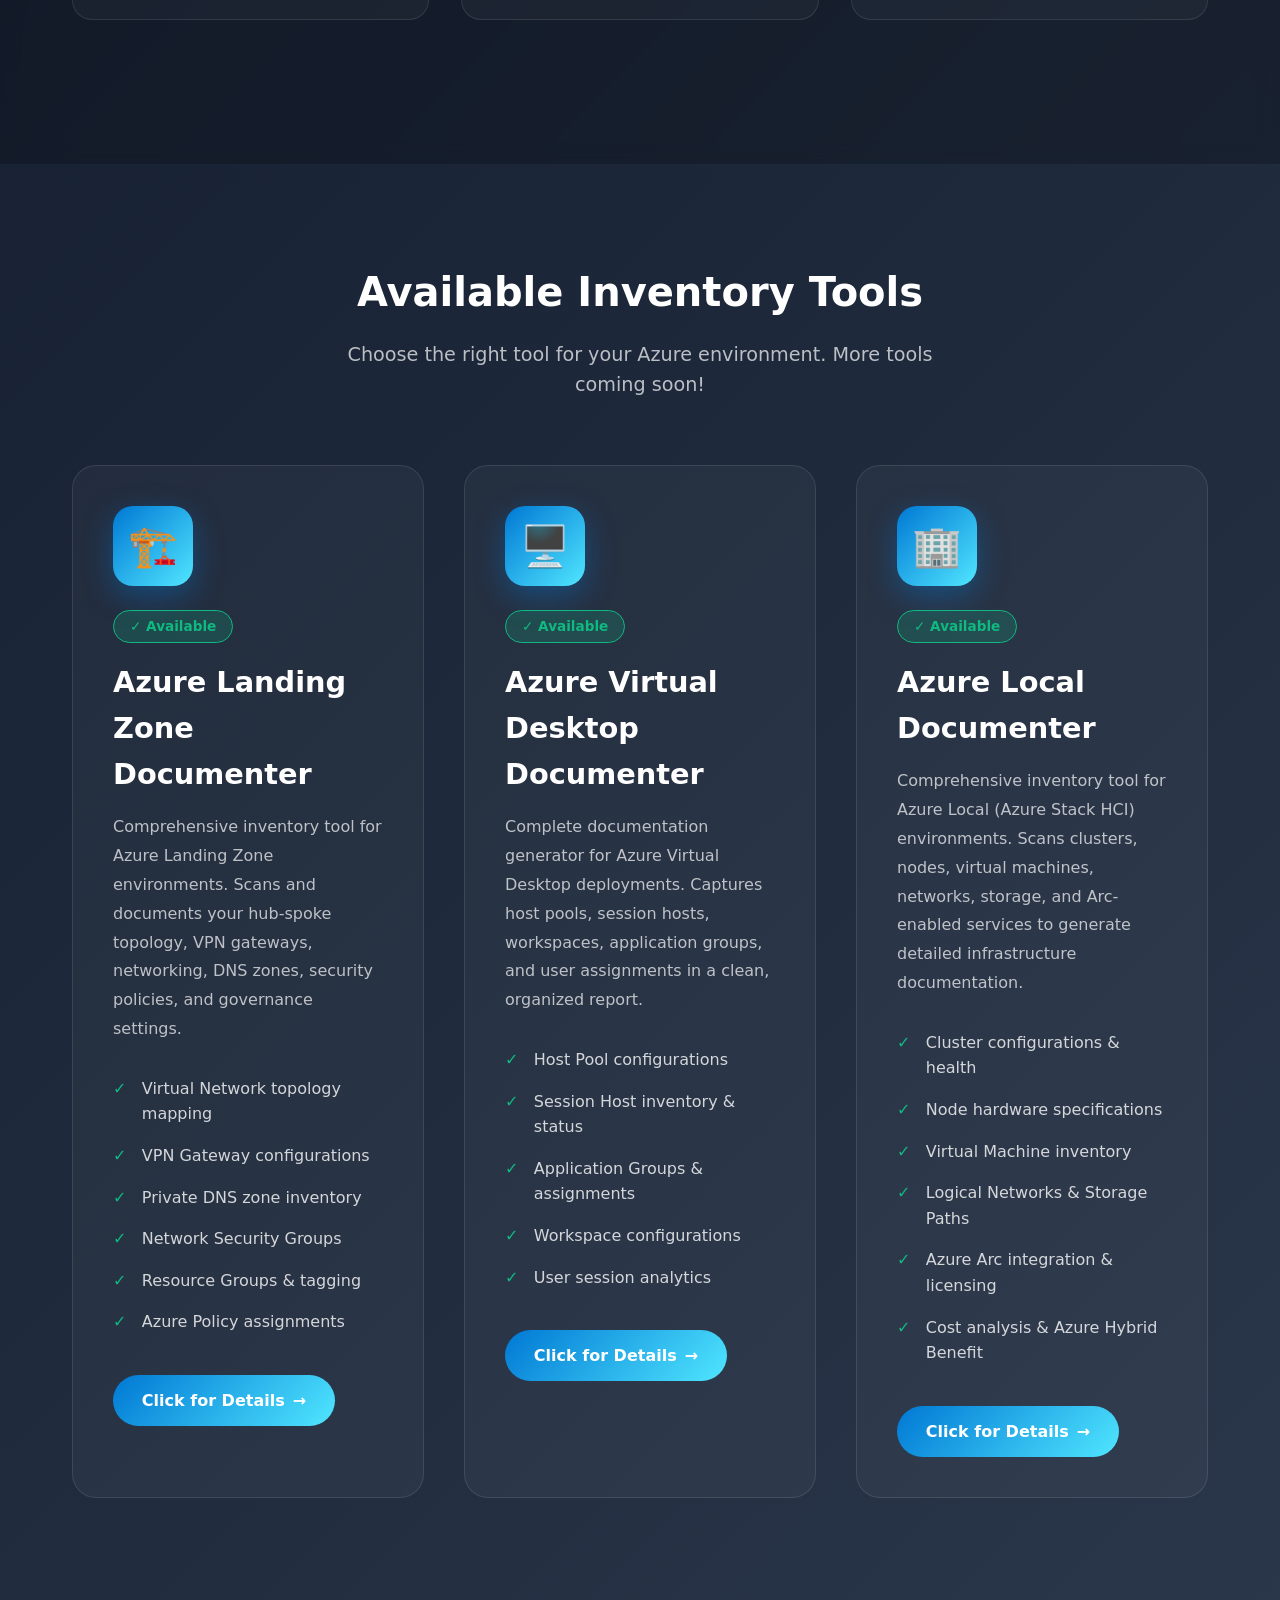
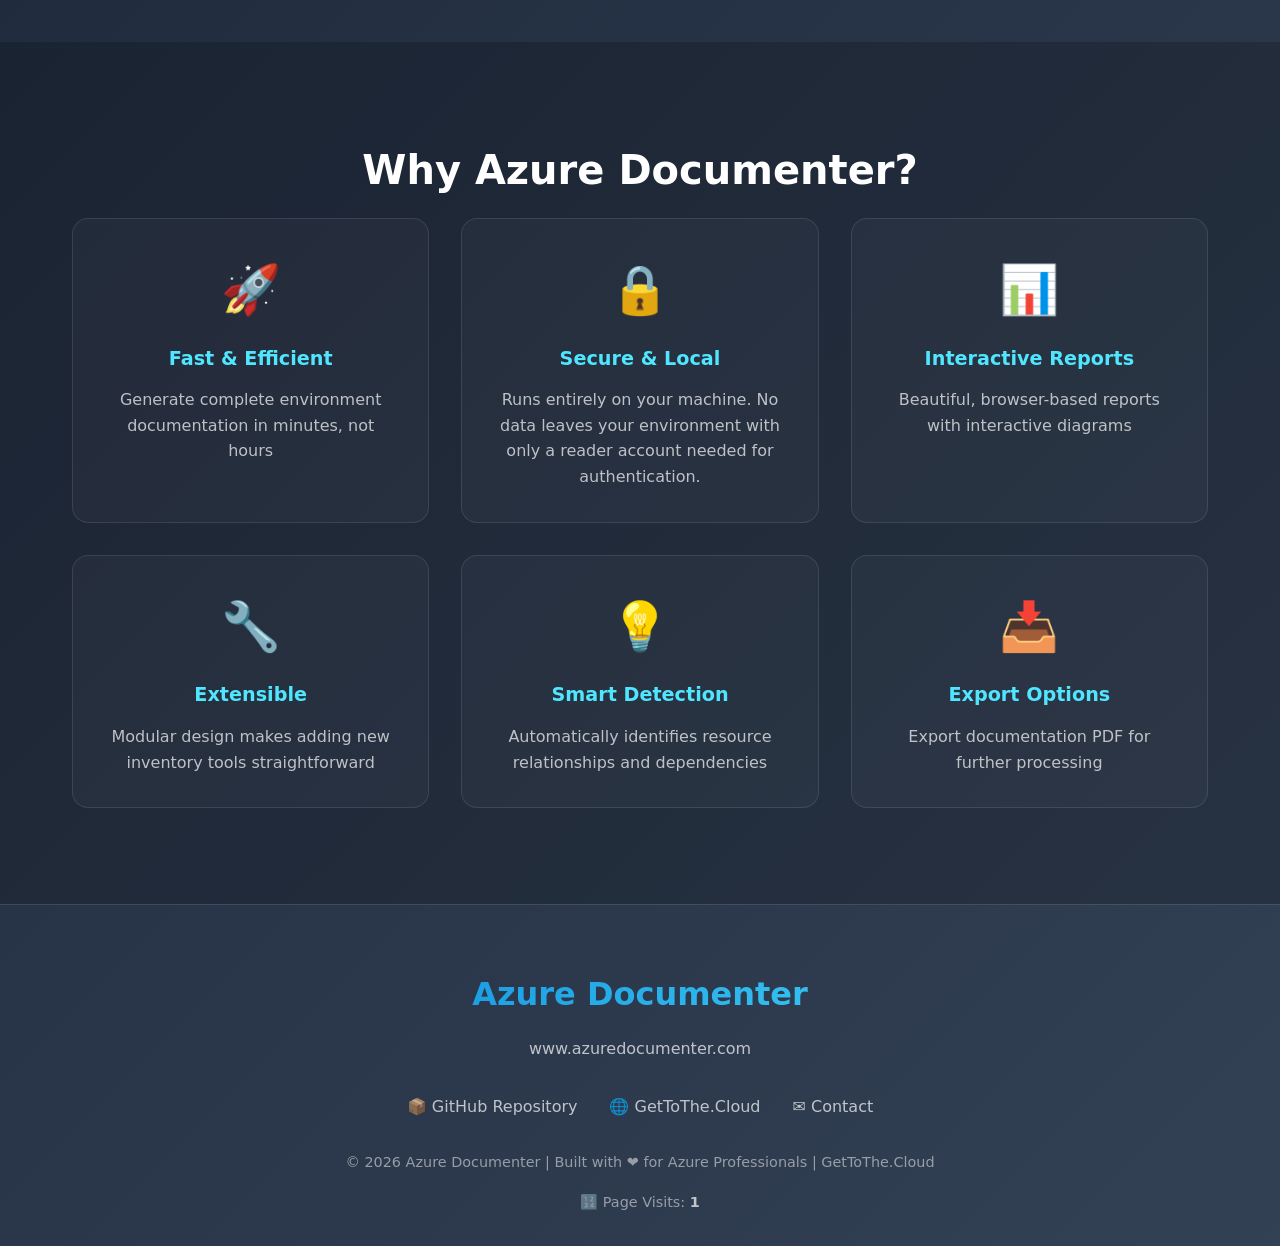
==== commit da4716ac: "added AzureLocal inventory" ====
--- a/index.html
+++ b/index.html
@@ -963,6 +963,29 @@
                     </div>
                 </div>
 
+                <!-- Azure Local Tool -->
+                <div class="tool-card" data-modal="azure-local-modal">
+                    <div class="tool-icon">🏢</div>
+                    <span class="tool-status">✓ Available</span>
+                    <h3 class="tool-title">Azure Local Documenter</h3>
+                    <p class="tool-description">
+                        Comprehensive inventory tool for Azure Local (Azure Stack HCI) environments. 
+                        Scans clusters, nodes, virtual machines, networks, storage, and Arc-enabled 
+                        services to generate detailed infrastructure documentation.
+                    </p>
+                    <ul class="tool-features">
+                        <li>Cluster configurations & health</li>
+                        <li>Node hardware specifications</li>
+                        <li>Virtual Machine inventory</li>
+                        <li>Logical Networks & Storage Paths</li>
+                        <li>Azure Arc integration & licensing</li>
+                        <li>Cost analysis & Azure Hybrid Benefit</li>
+                    </ul>
+                    <div class="tool-link" onclick="event.stopPropagation(); openModal('azure-local-modal')">
+                        Click for Details
+                    </div>
+                </div>
+
                 <!-- Add More Tools Card
                 <div class="add-tool-card">
                     <div class="add-icon">➕</div>
@@ -1184,6 +1207,87 @@
                 <a href="https://www.gettothe.cloud" 
                    target="_blank" rel="noopener noreferrer" class="modal-btn modal-btn-secondary"
                    aria-label="Read AVD documentation">
+                    📖 Documentation
+                </a>
+            </div>
+        </div>
+    </div>
+
+    <!-- Modal: Azure Local Documenter -->
+    <div id="azure-local-modal" class="modal-overlay" data-modal-overlay="true">
+        <div class="modal" onclick="event.stopPropagation()">
+            <div class="modal-header">
+                <div class="modal-close" data-close-modal="azure-local-modal">×</div>
+                <div class="modal-icon">🏢</div>
+                <h2 class="modal-title">Azure Local Documenter</h2>
+                <span class="modal-status">✓ Available Now</span>
+            </div>
+            <div class="modal-body">
+                <p class="modal-description">
+                    The Azure Local Documenter provides comprehensive documentation for Azure Local (Azure Stack HCI) 
+                    infrastructure. It automatically inventories clusters, nodes, virtual machines, networking, storage, 
+                    and Arc-enabled services, generating detailed reports with cost analysis and compliance insights.
+                </p>
+
+                <div class="modal-highlight">
+                    <p><strong>🎯 Perfect for:</strong> Infrastructure administrators, hybrid cloud engineers, and IT teams 
+                    managing Azure Local deployments who need to track hardware specs, monitor cluster health, document 
+                    licensing compliance, or optimize costs with Azure Hybrid Benefit analysis.</p>
+                </div>
+
+                <h3 class="modal-section-title">📋 What Gets Documented</h3>
+                <ul class="modal-features">
+                    <li><strong>Clusters:</strong> Cluster configurations, resource groups, locations, and node counts</li>
+                    <li><strong>Nodes:</strong> Hardware specifications (manufacturer, model, cores, memory), agent versions, and solution versions</li>
+                    <li><strong>Virtual Machines:</strong> VM inventory with CPU, memory, power states, and cluster/node assignments</li>
+                    <li><strong>Logical Networks:</strong> Network configurations, subnets, VM switches, and VLAN settings</li>
+                    <li><strong>Storage Paths:</strong> Storage path inventory and provisioning states</li>
+                    <li><strong>Arc Services:</strong> Custom locations, Arc Resource Bridges, and Arc Gateways</li>
+                    <li><strong>Images:</strong> Available marketplace and custom images with OS types and versions</li>
+                    <li><strong>Licensing:</strong> Arc machine licenses, ESU profiles, and Azure Hybrid Benefit status</li>
+                </ul>
+
+                <h3 class="modal-section-title">🚀 Key Features</h3>
+                <ul class="modal-features">
+                    <li>Automatic module installation and updates (Az.StackHCI, Az.ConnectedMachine, Az.ArcGateway)</li>
+                    <li>Hardware inventory with manufacturer/model/serial numbers</li>
+                    <li>Workload tracking (VMs and Kubernetes clusters per node)</li>
+                    <li>Node extensions modal showing all installed Arc extensions</li>
+                    <li>Cost analysis with Azure Hybrid Benefit detection</li>
+                    <li>Monthly and yearly cost projections ($10/core/month standard pricing)</li>
+                    <li>Well-Architected Framework (WAF) assessment</li>
+                    <li>Interactive HTML reports with search and filtering</li>
+                    <li>Export to PDF with complete infrastructure documentation</li>
+                </ul>
+
+                <h3 class="modal-section-title">💰 Cost Optimization</h3>
+                <ul class="modal-features">
+                    <li>Azure Hybrid Benefit detection from Windows Server licenses</li>
+                    <li>Per-core cost calculation based on official Azure Local pricing</li>
+                    <li>Savings analysis showing potential cost reductions</li>
+                    <li>Node-level breakdown showing which machines have Hybrid Benefit enabled</li>
+                    <li>FREE licensing for cores with Azure Hybrid Benefit (vs $10/core/month)</li>
+                </ul>
+
+                <h3 class="modal-section-title">🔧 Technology Stack</h3>
+                <div class="modal-tech-stack">
+                    <span class="modal-tech-badge">PowerShell 7+</span>
+                    <span class="modal-tech-badge">Az.StackHCI</span>
+                    <span class="modal-tech-badge">Az.ConnectedMachine</span>
+                    <span class="modal-tech-badge">Az.ArcGateway</span>
+                    <span class="modal-tech-badge">HTML5/JavaScript</span>
+                    <span class="modal-tech-badge">Local Web Server</span>
+                </div>
+            </div>
+            <div class="modal-footer">
+                <a href="https://github.com/GetToThe-Cloud/AzureDocumenter/tree/main/azurelocal-inventory" 
+                   target="_blank" rel="noopener noreferrer" class="modal-btn modal-btn-primary"
+                   aria-label="View Azure Local Documenter on GitHub">
+                    📦 View on GitHub
+                </a>
+                <a href="https://www.gettothe.cloud" 
+                   target="_blank" rel="noopener noreferrer" class="modal-btn modal-btn-secondary"
+                   aria-label="Read Azure Local documentation">
                     📖 Documentation
                 </a>
             </div>
